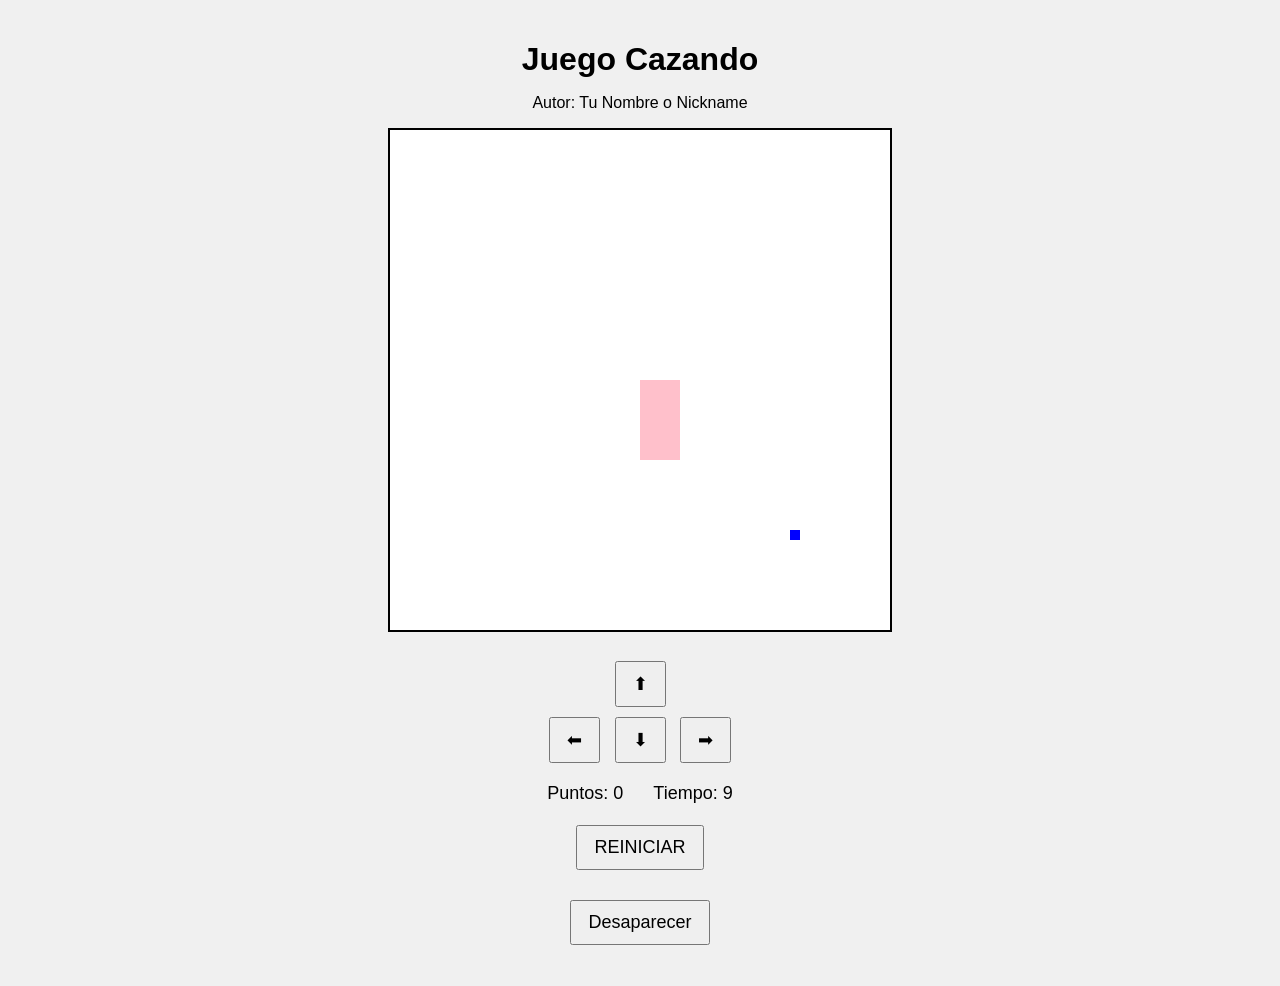
==== index.html @ d5079ef4 "corregir nombre" ====
<!DOCTYPE html>
<html>
<head>
  <link rel="stylesheet" href="cazando.css">
  <title>Juego Cazando</title>
</head>
<body onload="iniciarJuego();">

  <h1>Juego Cazando</h1>
  <p>Autor: Tu Nombre o Nickname</p>
    <canvas id="areaJuego" width="500" height="500"></canvas>

  <div class="controles">
    <button onclick="moverArriba();">⬆</button>
    <br>
    <button onclick="moverIzquierda();">⬅</button>
    <button onclick="moverAbajo();">⬇</button>
    <button onclick="moverDerecha();">➡</button>
  </div>


  <div class="panel">
    <span>Puntos: <span id="puntos">0</span></span>
    <span>Tiempo: <span id="tiempo">10</span></span>
  </div>

  <p>
    <button onclick="reiniciarJuego();">REINICIAR</button>
    </p>

  <p id="mensaje"></p>

  <p> <button onclick="desaparecerPersonaje();"> Desaparecer</button></p>

  <script src="cazando.js"></script>
  <script src="utilidades.js"></script>
</body>
  
</html>
---- cazando.css ----
body {
  text-align: center;
  font-family: Arial, sans-serif;
  background: #f0f0f0;
  margin: 0;
  padding: 20px;
}

h1 {
  margin-bottom: 5px;
}

.panel {
  margin: 15px 0;
  font-size: 18px;
  display: flex;
  justify-content: center;
  gap: 30px;
}

canvas {
  background: white;
  border: 2px solid black;
}

.controles {
  margin-top: 20px;
}

button {
  margin: 5px;
  padding: 10px 16px;
  font-size: 18px;
  cursor: pointer;
}

#mensaje {
  font-size: 20px;
  font-weight: bold;
  color: darkred;
  margin-top: 15px;
}
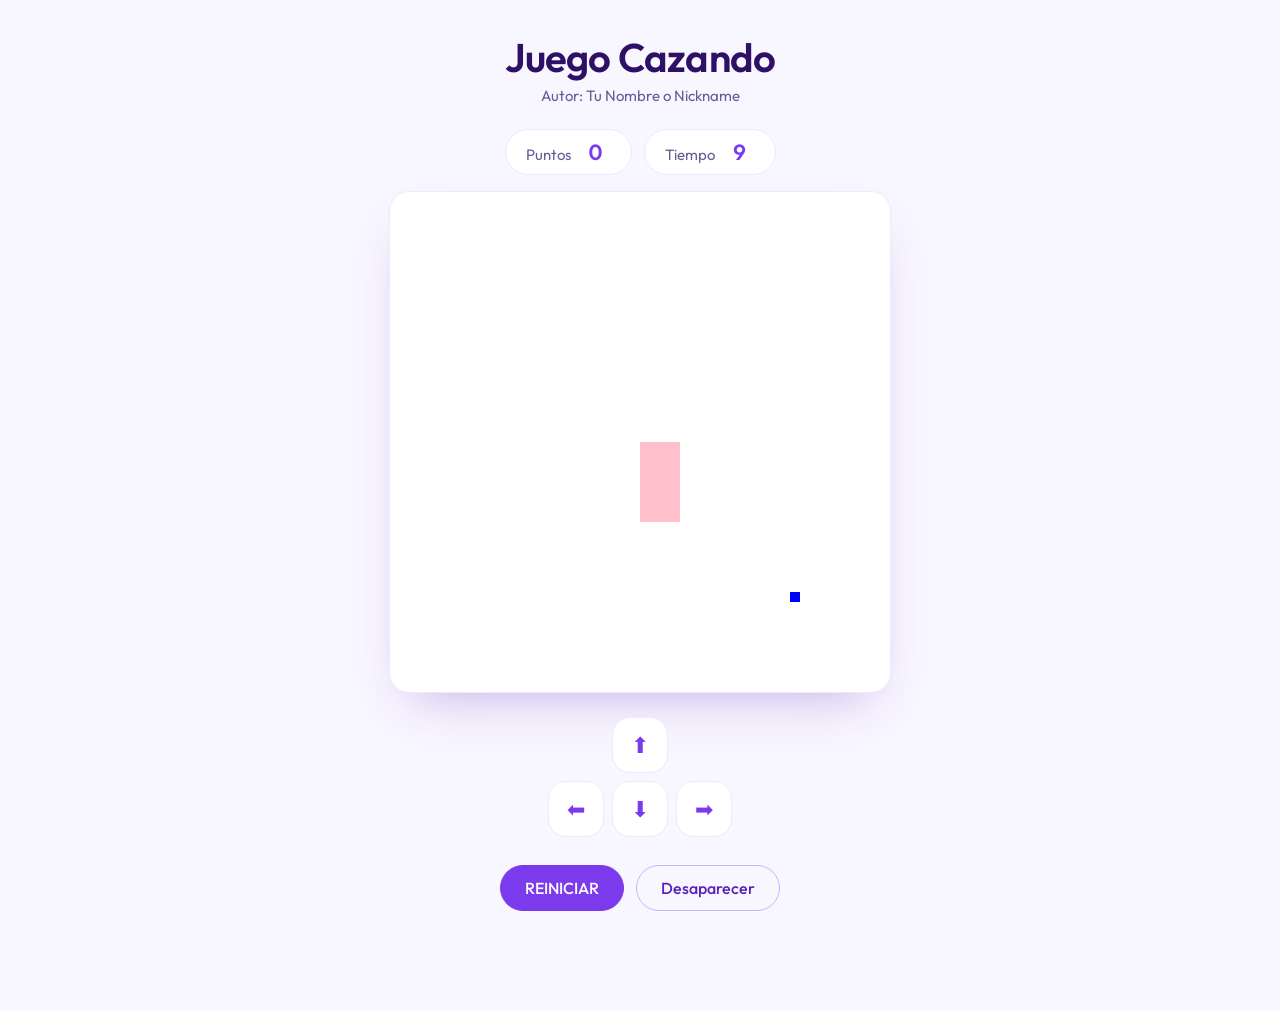
==== commit 1c2f7810: "agregar estilos con IA y agregar carpeta con prompt1.txt" ====
--- a/index.html
+++ b/index.html
@@ -1,39 +1,41 @@
 <!DOCTYPE html>
-<html>
+<html lang="es">
 <head>
+  <meta charset="UTF-8">
+  <meta name="viewport" content="width=device-width, initial-scale=1">
+  <link rel="preconnect" href="https://fonts.googleapis.com">
+  <link rel="preconnect" href="https://fonts.gstatic.com" crossorigin>
+  <link href="https://fonts.googleapis.com/css2?family=Outfit:wght@400;500;600&display=swap" rel="stylesheet">
   <link rel="stylesheet" href="cazando.css">
   <title>Juego Cazando</title>
 </head>
 <body onload="iniciarJuego();">
 
   <h1>Juego Cazando</h1>
-  <p>Autor: Tu Nombre o Nickname</p>
-    <canvas id="areaJuego" width="500" height="500"></canvas>
+  <p class="autor">Autor: Tu Nombre o Nickname</p>
+
+  <div class="panel">
+    <span class="dato">Puntos <span id="puntos">0</span></span>
+    <span class="dato">Tiempo <span id="tiempo">10</span></span>
+  </div>
+
+  <canvas id="areaJuego" width="500" height="500"></canvas>
 
   <div class="controles">
-    <button onclick="moverArriba();">⬆</button>
-    <br>
-    <button onclick="moverIzquierda();">⬅</button>
-    <button onclick="moverAbajo();">⬇</button>
-    <button onclick="moverDerecha();">➡</button>
+    <button class="btn-flecha btn-arriba" onclick="moverArriba();">⬆</button>
+    <button class="btn-flecha btn-izquierda" onclick="moverIzquierda();">⬅</button>
+    <button class="btn-flecha btn-abajo" onclick="moverAbajo();">⬇</button>
+    <button class="btn-flecha btn-derecha" onclick="moverDerecha();">➡</button>
   </div>
 
-
-  <div class="panel">
-    <span>Puntos: <span id="puntos">0</span></span>
-    <span>Tiempo: <span id="tiempo">10</span></span>
+  <div class="acciones">
+    <button class="btn-primario" onclick="reiniciarJuego();">REINICIAR</button>
+    <button class="btn-secundario" onclick="desaparecerPersonaje();">Desaparecer</button>
   </div>
 
-  <p>
-    <button onclick="reiniciarJuego();">REINICIAR</button>
-    </p>
-
-  <p id="mensaje"></p>
-
-  <p> <button onclick="desaparecerPersonaje();"> Desaparecer</button></p>
+  <p id="mensaje" aria-live="polite"></p>
 
   <script src="cazando.js"></script>
   <script src="utilidades.js"></script>
 </body>
-  
 </html>
--- a/cazando.css
+++ b/cazando.css
@@ -1,42 +1,206 @@
+/* ==========================================================
+   Juego Cazando — estilo minimalista, morado y blanco
+   ========================================================== */
+
+:root {
+  --violeta-900: #2e1065;
+  --violeta-700: #5b21b6;
+  --violeta-600: #7c3aed;
+  --violeta-300: #c4b5fd;
+  --violeta-100: #ede9fe;
+  --violeta-50: #f8f6ff;
+  --texto-suave: #6b5b95;
+  --blanco: #ffffff;
+}
+
+*,
+*::before,
+*::after {
+  box-sizing: border-box;
+}
+
 body {
+  min-height: 100vh;
+  margin: 0;
+  padding: 32px 16px 48px;
+  display: flex;
+  flex-direction: column;
+  align-items: center;
   text-align: center;
-  font-family: Arial, sans-serif;
-  background: #f0f0f0;
-  margin: 0;
-  padding: 20px;
+  font-family: "Outfit", "Segoe UI", Helvetica, Arial, sans-serif;
+  background: var(--violeta-50);
+  color: var(--violeta-900);
 }
 
 h1 {
-  margin-bottom: 5px;
-}
+  margin: 0 0 4px;
+  font-size: clamp(28px, 5vw, 40px);
+  font-weight: 600;
+  letter-spacing: -0.02em;
+  color: var(--violeta-900);
+}
+
+.autor {
+  margin: 0 0 24px;
+  font-size: 15px;
+  color: var(--texto-suave);
+}
+
+/* ---------- Marcador ---------- */
 
 .panel {
-  margin: 15px 0;
-  font-size: 18px;
   display: flex;
   justify-content: center;
-  gap: 30px;
-}
+  gap: 12px;
+  margin: 0 0 16px;
+}
+
+.dato {
+  display: inline-flex;
+  align-items: baseline;
+  gap: 10px;
+  padding: 8px 20px;
+  font-size: 15px;
+  color: var(--texto-suave);
+  background: var(--blanco);
+  border: 1px solid var(--violeta-100);
+  border-radius: 999px;
+}
+
+.dato span {
+  min-width: 2ch;
+  font-size: 22px;
+  font-weight: 600;
+  font-variant-numeric: tabular-nums;
+  color: var(--violeta-600);
+}
+
+/* ---------- Área de juego ---------- */
 
 canvas {
-  background: white;
-  border: 2px solid black;
-}
+  display: block;
+  max-width: 100%;
+  height: auto;
+  background: var(--blanco);
+  border: 1px solid var(--violeta-100);
+  border-radius: 20px;
+  box-shadow: 0 24px 48px -24px rgba(91, 33, 182, 0.35);
+}
+
+/* ---------- Botones (base) ---------- */
+
+button {
+  margin: 0;
+  padding: 12px 24px;
+  font-family: inherit;
+  font-size: 16px;
+  font-weight: 500;
+  color: var(--violeta-700);
+  background: var(--blanco);
+  border: 1px solid var(--violeta-300);
+  border-radius: 999px;
+  cursor: pointer;
+  transition: background-color 0.15s ease, border-color 0.15s ease,
+    color 0.15s ease, transform 0.1s ease;
+}
+
+button:focus-visible {
+  outline: 3px solid var(--violeta-300);
+  outline-offset: 2px;
+}
+
+button:active {
+  transform: scale(0.96);
+}
+
+/* ---------- Cruceta de movimiento ---------- */
 
 .controles {
-  margin-top: 20px;
-}
-
-button {
-  margin: 5px;
-  padding: 10px 16px;
-  font-size: 18px;
-  cursor: pointer;
-}
+  display: grid;
+  grid-template-columns: repeat(3, 56px);
+  grid-template-rows: repeat(2, 56px);
+  grid-template-areas:
+    ".      arriba  ."
+    "izq    abajo   der";
+  gap: 8px;
+  justify-content: center;
+  margin-top: 24px;
+}
+
+.btn-flecha {
+  width: 56px;
+  height: 56px;
+  padding: 0;
+  font-size: 22px;
+  line-height: 1;
+  color: var(--violeta-600);
+  border-color: var(--violeta-100);
+  border-radius: 18px;
+}
+
+.btn-flecha:hover {
+  background: var(--violeta-100);
+  border-color: var(--violeta-300);
+}
+
+.btn-flecha:active {
+  color: var(--blanco);
+  background: var(--violeta-600);
+  border-color: var(--violeta-600);
+}
+
+.btn-arriba { grid-area: arriba; }
+.btn-izquierda { grid-area: izq; }
+.btn-abajo { grid-area: abajo; }
+.btn-derecha { grid-area: der; }
+
+/* ---------- Acciones ---------- */
+
+.acciones {
+  display: flex;
+  flex-wrap: wrap;
+  justify-content: center;
+  gap: 12px;
+  margin-top: 28px;
+}
+
+.btn-primario {
+  color: var(--blanco);
+  background: var(--violeta-600);
+  border-color: var(--violeta-600);
+}
+
+.btn-primario:hover {
+  background: var(--violeta-700);
+  border-color: var(--violeta-700);
+}
+
+.btn-secundario {
+  background: transparent;
+}
+
+.btn-secundario:hover {
+  background: var(--violeta-100);
+}
+
+/* ---------- Mensaje ---------- */
 
 #mensaje {
+  min-height: 1.6em;
+  margin: 20px 0 0;
   font-size: 20px;
-  font-weight: bold;
-  color: darkred;
-  margin-top: 15px;
+  font-weight: 600;
+  color: var(--violeta-700);
+}
+
+/* ---------- Accesibilidad ---------- */
+
+@media (prefers-reduced-motion: reduce) {
+  button {
+    transition: none;
+  }
+
+  button:active {
+    transform: none;
+  }
 }
